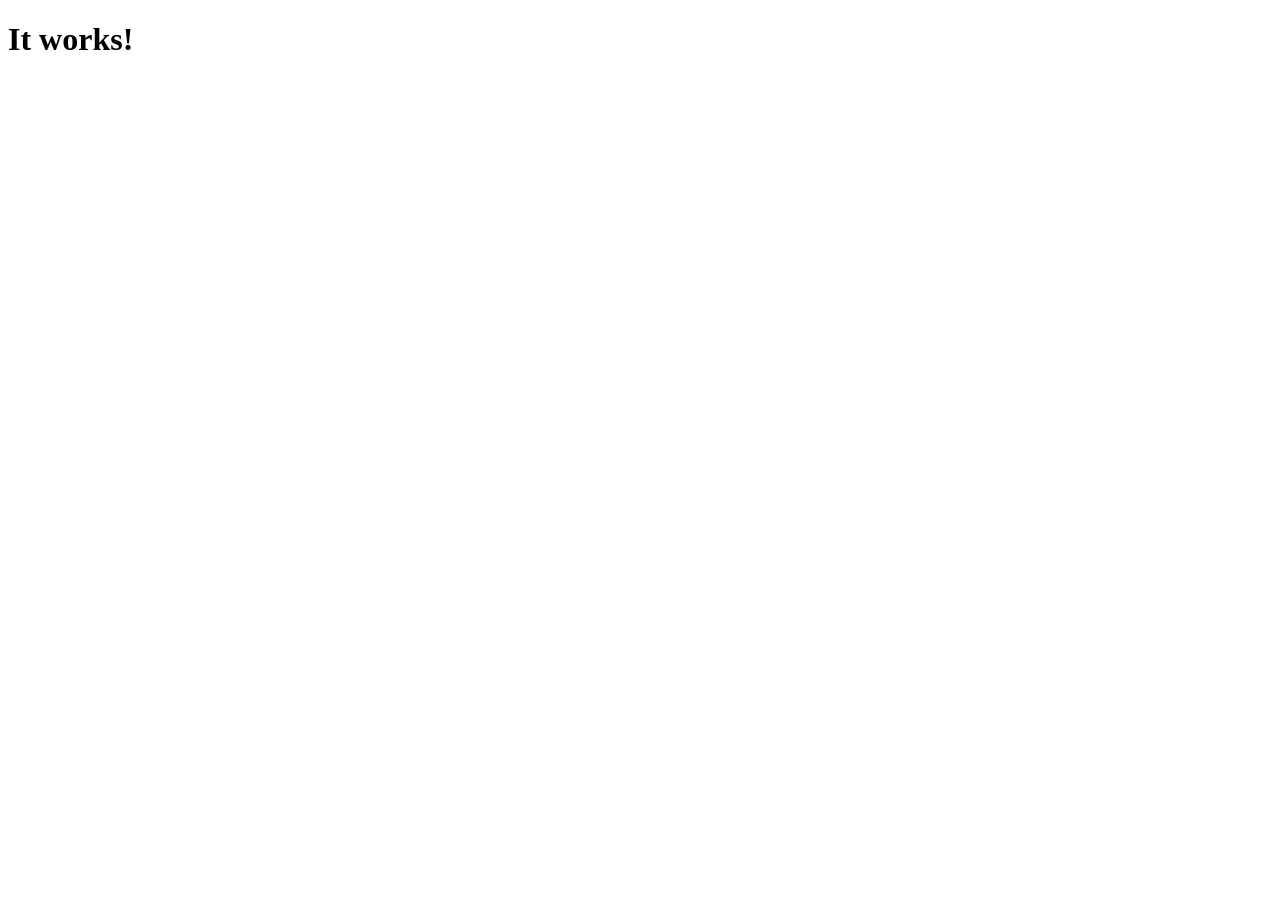
==== index.html @ 43212cde "added test html file" ====
<!DOCTYPE html>
<html lang="en">
<head>
  <meta charset="UTF-8">
  <meta name="viewport" content="width=device-width, initial-scale=1.0">
  <title>It works!</title>
</head>
<body>
  <h1>It works!</h1>
</body>
</html>
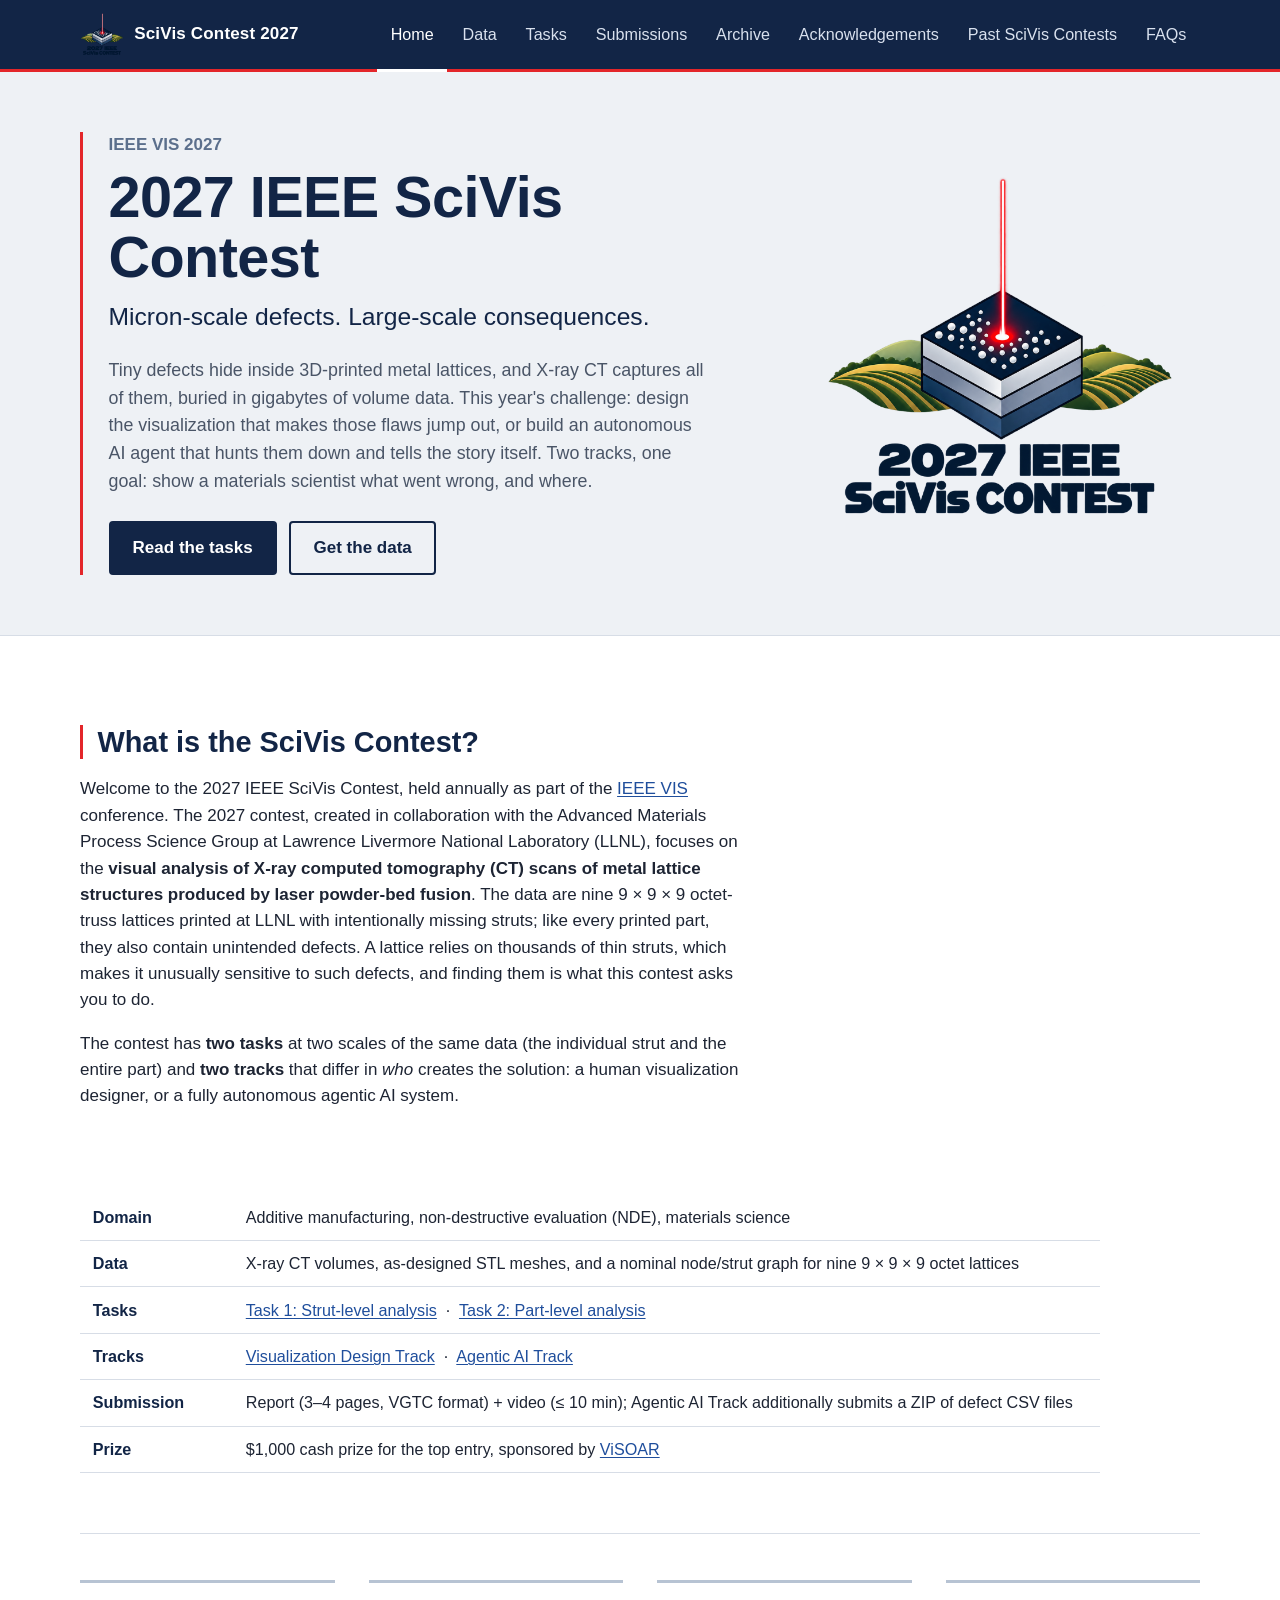
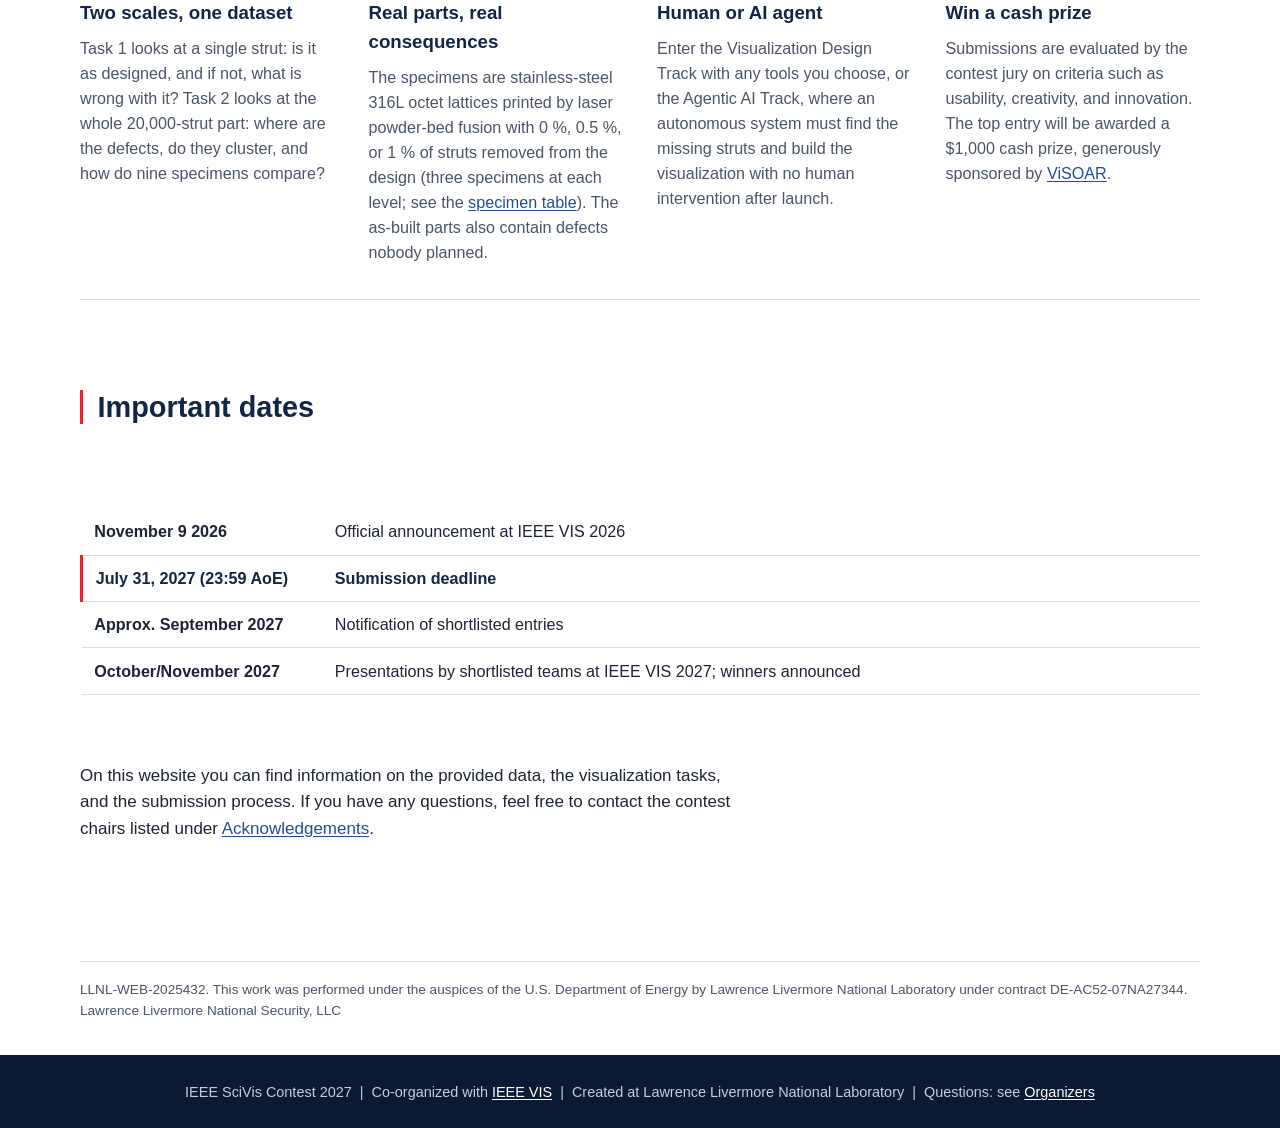
==== commit 164f94c6: "version for announcement" ====
--- a/index.html
+++ b/index.html
@@ -1,11 +1,124 @@
 <!DOCTYPE html>
 <html lang="en">
 <head>
-  <meta charset="UTF-8">
-  <meta name="viewport" content="width=device-width, initial-scale=1.0">
-  <title>It works!</title>
+  <meta charset="utf-8">
+  <meta name="viewport" content="width=device-width, initial-scale=1">
+  <title>IEEE SciVis Contest 2027</title>
+  <meta name="description" content="IEEE SciVis Contest 2027: visual analysis of additively manufactured lattice structures">
+  <link rel="icon" type="image/png" href="images/logo.png">
+  <link rel="stylesheet" href="style.css">
 </head>
 <body>
-  <h1>It works!</h1>
+  <header class="site-header">
+    <div class="wrap nav-wrap">
+      <a class="brand" href="index.html">
+        <img src="images/logo.png" alt="" width="44" height="44">
+        <span>SciVis Contest 2027</span>
+      </a>
+      <input type="checkbox" id="nav-toggle" class="nav-toggle" aria-label="Toggle navigation">
+      <label for="nav-toggle" class="nav-burger"><span></span><span></span><span></span></label>
+      <nav class="site-nav" aria-label="Main">
+        <ul>
+        <li class="active"><a href="index.html" aria-current="page">Home</a></li>
+        <li><a href="data.html">Data</a></li>
+        <li><a href="tasks.html">Tasks</a></li>
+        <li><a href="submissions.html">Submissions</a></li>
+        <li><a href="archive.html">Archive</a></li>
+        <li><a href="acknowledgements.html">Acknowledgements</a></li>
+        <li><a href="pastcontests.html">Past SciVis Contests</a></li>
+        <li><a href="faqs.html">FAQs</a></li>
+        </ul>
+      </nav>
+    </div>
+  </header>
+
+  <main>
+
+    <section class="hero">
+      <div class="wrap hero-grid">
+        <div class="hero-text">
+          <p class="hero-kicker">IEEE VIS 2027</p>
+          <h1>2027 IEEE SciVis Contest</h1>
+          <p class="hero-sub">Micron-scale defects. Large-scale consequences.</p>
+          <p class="hero-lead">Tiny defects hide inside 3D-printed metal lattices, and X-ray CT captures all of them, buried in gigabytes of volume data. This year's challenge: design the visualization that makes those flaws jump out, or build an autonomous AI agent that hunts them down and tells the story itself. Two tracks, one goal: show a materials scientist what went wrong, and where.</p>
+          <p class="hero-actions">
+            <a class="btn btn-primary" href="tasks.html">Read the tasks</a>
+            <a class="btn btn-secondary" href="data.html">Get the data</a>
+          </p>
+        </div>
+        <div class="hero-logo">
+          <img src="images/logo.png" alt="2027 IEEE SciVis Contest logo: a laser melting a layer of metal powder on a build plate">
+        </div>
+      </div>
+    </section>
+
+    <section class="wrap section">
+      <div class="prose">
+        <h2>What is the SciVis Contest?</h2>
+        <p>Welcome to the 2027 IEEE SciVis Contest, held annually as part of the <a href="https://ieeevis.org">IEEE VIS</a> conference. The 2027 contest, created in collaboration with the Advanced Materials Process Science Group at Lawrence Livermore National Laboratory (LLNL), focuses on the <strong>visual analysis of X-ray computed tomography (CT) scans of metal lattice structures produced by laser powder-bed fusion</strong>. The data are nine 9 × 9 × 9 octet-truss lattices printed at LLNL with intentionally missing struts; like every printed part, they also contain unintended defects. A lattice relies on thousands of thin struts, which makes it unusually sensitive to such defects, and finding them is what this contest asks you to do.</p>
+        <p>The contest has <strong>two tasks</strong> at two scales of the same data (the individual strut and the entire part) and <strong>two tracks</strong> that differ in <em>who</em> creates the solution: a human visualization designer, or a fully autonomous agentic AI system.</p>
+      </div>
+
+      <table class="facts">
+        <tbody>
+          <tr><th scope="row">Domain</th><td>Additive manufacturing, non-destructive evaluation (NDE), materials science</td></tr>
+          <tr><th scope="row">Data</th><td>X-ray CT volumes, as-designed STL meshes, and a nominal node/strut graph for nine 9 × 9 × 9 octet lattices</td></tr>
+          <tr><th scope="row">Tasks</th><td><a href="tasks.html#task1">Task 1: Strut-level analysis</a> &nbsp;·&nbsp; <a href="tasks.html#task2">Task 2: Part-level analysis</a></td></tr>
+          <tr><th scope="row">Tracks</th><td><a href="tasks.html#track-vis">Visualization Design Track</a> &nbsp;·&nbsp; <a href="tasks.html#track-agent">Agentic AI Track</a></td></tr>
+          <tr><th scope="row">Submission</th><td>Report (3–4 pages, VGTC format) + video (≤ 10 min); Agentic AI Track additionally submits a ZIP of defect CSV files</td></tr>
+          <tr><th scope="row">Prize</th><td>$1,000 cash prize for the top entry, sponsored by <a href="https://www.visoar.com/">ViSOAR</a></td></tr>
+        </tbody>
+      </table>
+    </section>
+
+    <section class="wrap section">
+      <div class="features">
+        <div class="feature">
+          <h3>Two scales, one dataset</h3>
+          <p>Task 1 looks at a single strut: is it as designed, and if not, what is wrong with it? Task 2 looks at the whole 20,000-strut part: where are the defects, do they cluster, and how do nine specimens compare?</p>
+        </div>
+        <div class="feature">
+          <h3>Real parts, real consequences</h3>
+          <p>The specimens are stainless-steel 316L octet lattices printed by laser powder-bed fusion with 0 %, 0.5 %, or 1 % of struts removed from the design (three specimens at each level; see the <a href="data.html#voxel-size">specimen table</a>). The as-built parts also contain defects nobody planned.</p>
+        </div>
+        <div class="feature">
+          <h3>Human or AI agent</h3>
+          <p>Enter the Visualization Design Track with any tools you choose, or the Agentic AI Track, where an autonomous system must find the missing struts and build the visualization with no human intervention after launch.</p>
+        </div>
+        <div class="feature">
+          <h3>Win a cash prize</h3>
+          <p>Submissions are evaluated by the contest jury on criteria such as usability, creativity, and innovation. The top entry will be awarded a $1,000 cash prize, generously sponsored by <a href="https://www.visoar.com/">ViSOAR</a>.</p>
+        </div>
+      </div>
+    </section>
+
+    <section class="wrap section" id="dates">
+      <div class="prose">
+        <h2>Important dates</h2>
+      </div>
+      <table class="dates">
+        <tbody>
+          <tr><td>November 9 2026</td><td>Official announcement at IEEE VIS 2026</td></tr>
+          <tr class="deadline"><td>July 31, 2027 (23:59 AoE)</td><td>Submission deadline</td></tr>
+          <tr><td>Approx. September 2027</td><td>Notification of shortlisted entries</td></tr>
+          <tr><td>October/November 2027</td><td>Presentations by shortlisted teams at IEEE VIS 2027; winners announced</td></tr>
+        </tbody>
+      </table>
+      <div class="prose">
+        <p>On this website you can find information on the provided data, the visualization tasks, and the submission process. If you have any questions, feel free to contact the contest chairs listed under <a href="acknowledgements.html">Acknowledgements</a>.</p>
+      </div>
+    </section>
+
+    <section class="wrap">
+      <p class="release">LLNL-WEB-2025432. This work was performed under the auspices of the U.S. Department of Energy by Lawrence Livermore National Laboratory under contract DE-AC52-07NA27344. Lawrence Livermore National Security, LLC</p>
+    </section>
+
+  </main>
+
+  <footer class="site-footer">
+    <div class="wrap">
+      <p>IEEE SciVis Contest 2027 &nbsp;|&nbsp; Co-organized with <a href="https://ieeevis.org">IEEE VIS</a> &nbsp;|&nbsp; Created at Lawrence Livermore National Laboratory &nbsp;|&nbsp; Questions: see <a href="acknowledgements.html">Organizers</a></p>
+    </div>
+  </footer>
 </body>
 </html>
--- a/style.css
+++ b/style.css
@@ -0,0 +1,216 @@
+/* IEEE SciVis Contest 2027 — single stylesheet, no build step.
+   Palette is taken from the contest logo: build-plate navy, powder-steel grays,
+   and the laser red, used only as a thin vertical "beam" accent. */
+
+:root {
+  color-scheme: light;
+  --navy: #122546;        /* logo wordmark / top plate */
+  --navy-deep: #0b1a33;
+  --steel: #5b6f8c;       /* mid plate */
+  --steel-light: #b7c3d3; /* lower plate */
+  --powder: #eef1f5;      /* light panels */
+  --paper: #ffffff;
+  --ink: #1d2433;
+  --ink-soft: #4a5567;
+  --laser: #e3262a;
+  --link: #1f4e9c;
+  --rule: #d7dde6;
+  --max: 1120px;
+  --measure: 70ch;
+  --font: "Helvetica Neue", Helvetica, Arial, "Liberation Sans", sans-serif;
+}
+
+*, *::before, *::after { box-sizing: border-box; }
+html { font-size: 17px; -webkit-text-size-adjust: 100%; scroll-behavior: smooth; scroll-padding-top: 5rem; }
+@media (prefers-reduced-motion: reduce) { html { scroll-behavior: auto; } }
+
+body {
+  margin: 0;
+  font-family: var(--font);
+  line-height: 1.55;
+  color: var(--ink);
+  background: var(--paper);
+  display: flex;
+  flex-direction: column;
+  min-height: 100vh;
+}
+main { flex: 1 0 auto; }
+img { max-width: 100%; height: auto; display: block; }
+a { color: var(--link); text-decoration: underline; text-decoration-thickness: 1px; text-underline-offset: 2px; overflow-wrap: break-word; }
+a:hover { color: var(--navy); }
+:focus-visible { outline: 3px solid var(--laser); outline-offset: 2px; }
+code, pre { font-family: "SF Mono", Menlo, Consolas, "Liberation Mono", monospace; font-size: 0.9em; }
+code { background: var(--powder); padding: 0.1em 0.35em; border-radius: 3px; overflow-wrap: break-word; }
+pre { background: var(--navy-deep); color: #e8edf5; padding: 1rem 1.25rem; overflow-x: auto; border-left: 3px solid var(--laser); }
+pre code { background: none; padding: 0; color: inherit; }
+
+.wrap { width: min(var(--max), 100% - 2.5rem); margin-inline: auto; }
+
+/* ---------- header / nav ---------- */
+.site-header {
+  background: var(--navy);
+  color: #fff;
+  position: sticky; top: 0; z-index: 10;
+  border-bottom: 3px solid var(--laser);
+}
+.nav-wrap { display: flex; align-items: center; justify-content: space-between; gap: 1rem; min-height: 64px; position: relative; }
+.brand { display: flex; align-items: center; gap: 0.6rem; color: #fff; text-decoration: none; font-weight: 700; letter-spacing: 0.01em; white-space: nowrap; }
+.brand img { width: 44px; height: 44px; }
+.site-nav ul { list-style: none; margin: 0; padding: 0; display: flex; flex-wrap: wrap; gap: 0.1rem; }
+.site-nav a {
+  display: block; padding: 1.3rem 0.8rem; color: #d9e1ee; text-decoration: none; font-size: 0.95rem;
+  border-bottom: 3px solid transparent; margin-bottom: -3px;
+}
+.site-nav a:hover { color: #fff; }
+.site-nav li.active a { color: #fff; border-bottom-color: #fff; }
+.nav-toggle { position: absolute; opacity: 0; width: 1px; height: 1px; }
+.nav-burger { display: none; width: 40px; height: 40px; padding: 8px; cursor: pointer; flex-direction: column; justify-content: space-between; }
+.nav-burger span { display: block; height: 3px; background: #fff; border-radius: 2px; }
+
+@media (max-width: 900px) {
+  .nav-burger { display: flex; }
+  .site-nav { display: none; position: absolute; left: 0; right: 0; top: 100%; background: var(--navy-deep); padding: 0.5rem 0 0.75rem; border-bottom: 3px solid var(--laser); }
+  .nav-toggle:checked ~ .site-nav { display: block; }
+  .nav-toggle:focus-visible + .nav-burger { outline: 3px solid var(--laser); }
+  .site-nav ul { flex-direction: column; }
+  .site-nav a { padding: 0.7rem 1.25rem; border-bottom: 0; margin: 0; border-left: 3px solid transparent; }
+  .site-nav li.active a { border-left-color: var(--laser); }
+}
+
+/* ---------- hero (home) ---------- */
+.hero { background: var(--powder); border-bottom: 1px solid var(--rule); }
+.hero-grid { display: grid; grid-template-columns: minmax(0, 1.25fr) minmax(0, 0.75fr); gap: 3rem; align-items: center; padding: 3.5rem 0; }
+.hero-text { position: relative; padding-left: 1.5rem; border-left: 3px solid var(--laser); }
+.hero-kicker { margin: 0 0 0.5rem; color: var(--steel); font-weight: 600; }
+.hero h1 { font-size: clamp(2.1rem, 4.5vw, 3.4rem); line-height: 1.05; margin: 0 0 0.6rem; color: var(--navy); letter-spacing: -0.01em; }
+.hero-sub { font-size: clamp(1.15rem, 2vw, 1.45rem); margin: 0 0 1.25rem; color: var(--navy); font-weight: 500; }
+.hero-lead { font-size: 1.05rem; color: var(--ink-soft); max-width: 60ch; margin: 0 0 1.5rem; }
+.hero-logo img { width: min(100%, 360px); margin-inline: auto; }
+.hero-actions { display: flex; gap: 0.75rem; flex-wrap: wrap; margin: 0; }
+@media (max-width: 760px) {
+  .hero-grid { grid-template-columns: 1fr; gap: 1.5rem; padding: 2.25rem 0; }
+  .hero-logo { order: -1; }
+  .hero-logo img { width: min(60%, 220px); }
+}
+
+.btn { display: inline-block; padding: 0.7rem 1.3rem; font-weight: 600; text-decoration: none; border-radius: 4px; border: 2px solid var(--navy); }
+.btn-primary { background: var(--navy); color: #fff; }
+.btn-primary:hover { background: var(--navy-deep); color: #fff; }
+.btn-secondary { background: transparent; color: var(--navy); }
+.btn-secondary:hover { background: #fff; }
+
+/* ---------- sections / prose ---------- */
+.section { padding: 2.75rem 0 0.5rem; }
+.section + .section { border-top: 1px solid var(--rule); margin-top: 1.5rem; }
+.prose { max-width: var(--measure); }
+.prose h2, .prose h3, .prose h4 { color: var(--navy); line-height: 1.2; }
+.prose h2 { font-size: 1.7rem; margin: 2.5rem 0 1rem; padding-left: 0.85rem; border-left: 3px solid var(--laser); }
+.prose h2:first-child { margin-top: 0; }
+.prose h3 { font-size: 1.25rem; margin: 2rem 0 0.6rem; }
+.prose h4 { font-size: 1.05rem; margin: 1.5rem 0 0.5rem; }
+.prose p, .prose ul, .prose ol { margin: 0 0 1rem; }
+.prose li { margin-bottom: 0.4rem; }
+.prose figure { margin: 1.5rem 0; }
+.prose figure img { margin-inline: auto; }
+.prose figure.wide { max-width: none; }
+.prose figcaption { font-size: 0.88rem; color: var(--ink-soft); margin-top: 0.6rem; line-height: 1.45; }
+.prose dl.scale { margin: 0 0 1rem; display: grid; grid-template-columns: max-content 1fr; gap: 0.25rem 1rem; }
+.prose dl.scale dt { font-weight: 600; color: var(--steel); }
+.prose dl.scale dd { margin: 0; }
+.placeholder { color: var(--ink-soft); font-style: italic; border: 1px dashed var(--steel-light); padding: 0.9rem 1rem; background: var(--powder); }
+.muted { color: var(--ink-soft); }
+.note { background: var(--powder); border-left: 3px solid var(--steel); padding: 0.9rem 1.1rem; margin: 1.25rem 0; }
+.note p:last-child { margin-bottom: 0; }
+.refs-pointer { font-size: 0.9rem; color: var(--ink-soft); border-top: 1px solid var(--rule); padding-top: 1rem; margin-top: 2.5rem; }
+.release { font-size: 0.8rem; color: var(--ink-soft); border-top: 1px solid var(--rule); padding-top: 1rem; margin: 2.5rem 0 0; }
+
+/* ---------- tables ---------- */
+table { border-collapse: collapse; width: 100%; margin: 1rem 0 1.5rem; font-size: 0.95rem; }
+th, td { text-align: left; vertical-align: top; padding: 0.6rem 0.75rem; border-bottom: 1px solid var(--rule); }
+thead th { background: var(--navy); color: #fff; font-weight: 600; border-bottom: 0; }
+tbody th[scope="row"] { font-weight: 600; color: var(--navy); white-space: nowrap; width: 1%; }
+table.facts { max-width: 60rem; }
+table.facts th { width: 9rem; }
+table.dates td:first-child { font-weight: 600; white-space: nowrap; width: 1%; padding-right: 2rem; }
+table.dates tr.deadline td { color: var(--navy); font-weight: 700; border-left: 3px solid var(--laser); }
+table.dates tr.deadline td + td { border-left: 0; }
+/* narrow screens: tables scroll sideways inside their box instead of widening the page */
+@media (max-width: 640px) { .prose table:not(.dates):not(.tracks) { display: block; overflow-x: auto; -webkit-overflow-scrolling: touch; } }
+@media (max-width: 640px) { table.dates td:first-child { white-space: normal; width: 7.5rem; padding-right: 0.75rem; overflow-wrap: normal; } }
+table.tracks th:first-child { width: 14rem; white-space: normal; }
+@media (max-width: 640px) {
+  table.tracks thead { display: none; }
+  table.tracks tr, table.tracks th, table.tracks td { display: block; width: auto; }
+  table.tracks tbody th { background: var(--powder); margin-top: 1rem; }
+  table.tracks td::before { font-weight: 600; color: var(--steel); display: block; font-size: 0.85rem; }
+  table.tracks td:nth-child(2)::before { content: "Visualization Design Track"; }
+  table.tracks td:nth-child(3)::before { content: "Agentic AI Track"; }
+}
+
+/* ---------- tracks (tasks page) ---------- */
+:root { --track-vis: #1f4e9c; --track-vis-bg: #eef3fb; --track-agent: #b8161a; --track-agent-bg: #fdf0f0; }
+.track { margin: 1.75rem 0 2.25rem; padding: 1.4rem 1.6rem 1rem; border: 1px solid var(--rule); border-left: 6px solid; border-radius: 4px; }
+.track-vis { border-left-color: var(--track-vis); background: var(--track-vis-bg); }
+.track-agent { border-left-color: var(--track-agent); background: var(--track-agent-bg); }
+.track .track-label { margin: 0 0 0.2rem; font-size: 0.75rem; font-weight: 700; letter-spacing: 0.12em; text-transform: uppercase; }
+.track-vis .track-label { color: var(--track-vis); }
+.track-agent .track-label { color: var(--track-agent); }
+.track h3 { margin: 0 0 0.35rem; font-size: 1.45rem; }
+.track-vis h3 { color: var(--track-vis); }
+.track-agent h3 { color: var(--track-agent); }
+.track .track-tagline { font-size: 1.02rem; color: var(--ink-soft); margin-bottom: 1rem; padding-bottom: 0.9rem; border-bottom: 1px solid rgba(0,0,0,0.08); }
+.track h4 { margin-top: 1.4rem; }
+.track-vis h4 { color: var(--track-vis); }
+.track-agent h4 { color: var(--track-agent); }
+.track table { background: #fff; }
+table.tracks thead th.col-vis { background: var(--track-vis); }
+table.tracks thead th.col-agent { background: var(--track-agent); }
+.prose h3.h-track-vis, .prose h3.h-track-agent { padding-left: 0.7rem; border-left: 4px solid; }
+.prose h3.h-track-vis { border-left-color: var(--track-vis); color: var(--track-vis); }
+.prose h3.h-track-agent { border-left-color: var(--track-agent); color: var(--track-agent); }
+@media (max-width: 640px) {
+  .track { padding: 1.1rem 1rem 0.6rem; }
+  table.tracks td:nth-child(2)::before { color: var(--track-vis); }
+  table.tracks td:nth-child(3)::before { color: var(--track-agent); }
+}
+
+/* ---------- features (home) ---------- */
+.features { display: grid; grid-template-columns: repeat(4, 1fr); gap: 2rem; }
+.feature { border-top: 3px solid var(--steel-light); padding-top: 0.9rem; }
+.feature h3 { margin: 0 0 0.5rem; font-size: 1.1rem; color: var(--navy); }
+.feature p { margin: 0; font-size: 0.95rem; color: var(--ink-soft); }
+@media (max-width: 960px) { .features { grid-template-columns: repeat(2, 1fr); } }
+@media (max-width: 560px) { .features { grid-template-columns: 1fr; } }
+
+/* ---------- inner pages ---------- */
+.page-title { background: var(--powder); border-bottom: 1px solid var(--rule); padding: 2.5rem 0; }
+.page-title h1 { margin: 0 0 0.4rem; font-size: clamp(1.9rem, 3.5vw, 2.6rem); color: var(--navy); line-height: 1.1; padding-left: 1rem; border-left: 3px solid var(--laser); }
+.page-title p { margin: 0; color: var(--ink-soft); max-width: 70ch; padding-left: calc(1rem + 3px); }
+.page-grid { display: grid; grid-template-columns: 15rem minmax(0, 1fr); gap: 3rem; padding: 2.5rem 0 3rem; align-items: start; }
+.wrap > .prose { padding: 2.5rem 0 3rem; }
+.toc { position: sticky; top: 5rem; font-size: 0.9rem; border-left: 1px solid var(--rule); padding-left: 1rem; }
+.toc > p { margin: 0 0 0.5rem; font-weight: 600; color: var(--steel); }
+.toc ol { list-style: none; margin: 0; padding: 0; }
+.toc ol ol { padding-left: 0.9rem; margin-top: 0.2rem; }
+.toc li { margin: 0.3rem 0; }
+.toc a { color: var(--ink-soft); text-decoration: none; }
+.toc a:hover { color: var(--navy); text-decoration: underline; }
+@media (max-width: 860px) {
+  .page-grid { grid-template-columns: minmax(0, 1fr); gap: 1.5rem; }
+  .toc { position: static; border-left: 0; padding: 1rem 1.1rem; background: var(--powder); }
+}
+
+.people { list-style: none; padding: 0; }
+.people li { padding: 0.5rem 0; border-bottom: 1px solid var(--rule); }
+.references { padding-left: 1.5rem; }
+.references li { margin-bottom: 0.75rem; font-size: 0.95rem; }
+.past-contests { list-style: none; padding: 0; margin: 0; columns: 2; column-gap: 3rem; }
+.past-contests li { break-inside: avoid; padding: 0.55rem 0; border-bottom: 1px solid var(--rule); }
+@media (max-width: 700px) { .past-contests { columns: 1; } }
+.faq h3 { margin-top: 1.75rem; }
+.faq h3:first-child { margin-top: 0; }
+
+/* ---------- footer ---------- */
+.site-footer { background: var(--navy-deep); color: #c3cddc; font-size: 0.85rem; padding: 1.5rem 0; margin-top: 2rem; }
+.site-footer p { margin: 0; text-align: center; }
+.site-footer a { color: #fff; }
